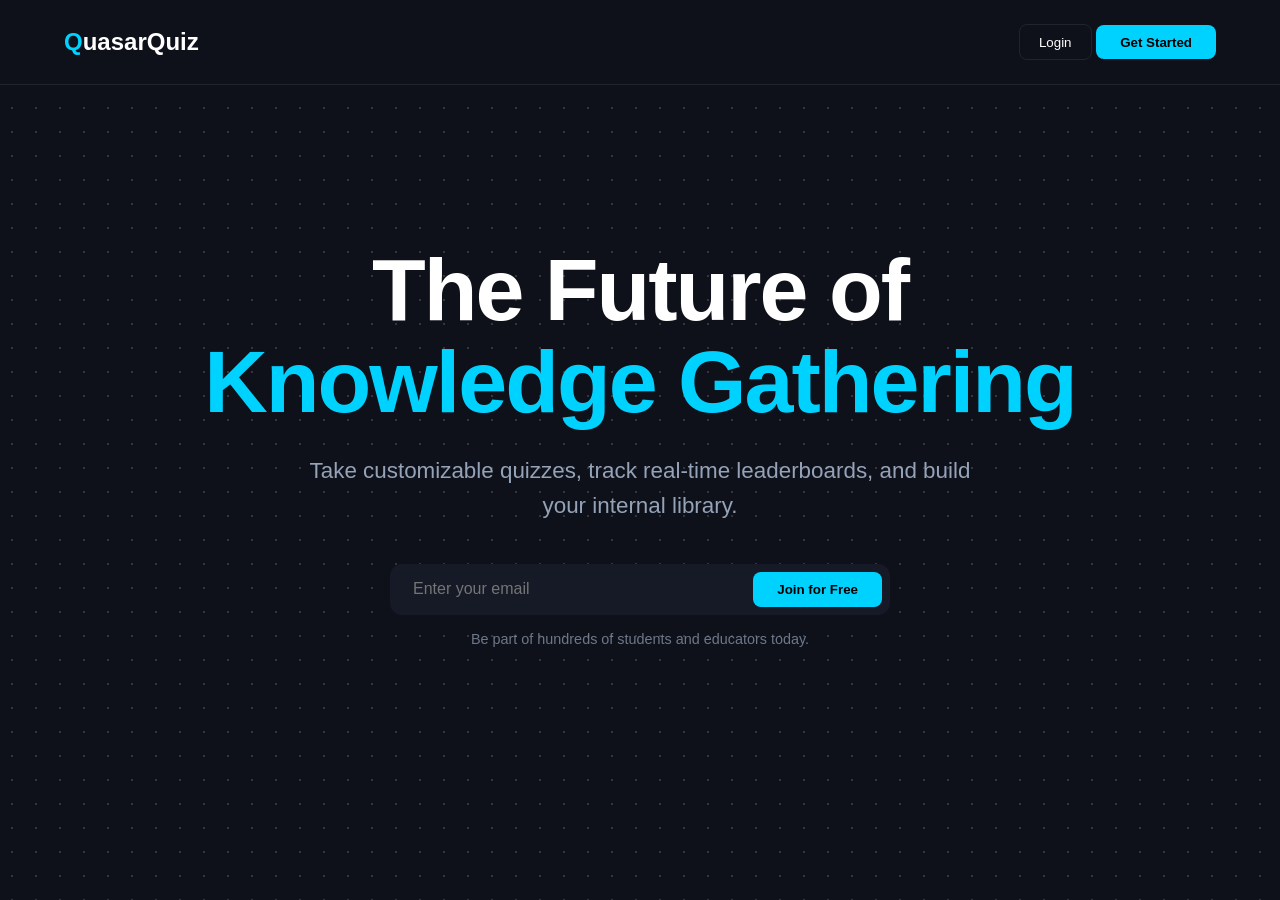
==== QuasarQuiz/index.html @ e4d768d7 "Rename landingpage.html to index.html" ====
<!DOCTYPE html>
<html lang="en">
<head>
    <meta charset="UTF-8">
    <meta name="viewport" content="width=device-width, initial-scale=1.0">
    <link rel="stylesheet" href="landingpage.css">
    <title>QuatarQuiz</title>
</head>
<body>
    <nav class="navbar">
        <div class="navcontainer">
            <div class="logo"><span>Q</span>uasarQuiz</div>
            <div class="navmenu">
                <a href="loginpage.html#login"><button class="loginbtn">Login</button></a>
                <a href="loginpage.html#signup"><button class="signupbtn">Get Started</button></a>
            </div>
        </div>
    </nav>
    <main class="hero">
        <div class="hero-text">
            <h1>The Future of <br><span class="coloredtext">Knowledge Gathering</span></h1>
            <p>Take customizable quizzes, track real-time leaderboards, and build your internal library.</p>
        </div>

        <div class="inputside">
            <input type="email" name="email" id="email" class="placeholder" placeholder="Enter your email">
            <a href="loginpage.html#signup"><button class="signupbtn">Join for Free</button></a>
        </div>

        <p class="subtext">Be part of hundreds of students and educators today.</p>
    </main>
</body>
</html>
---- QuasarQuiz/landingpage.css ----
:root {
    --bg: #0f111a;
    --blue-main: #00d2ff;
    --text-main: #ffffff;
    --text-dim: #94a3b8;
    --border-main: #ffffff14;
    --shadow-main: #00d2ff4d;
}

* {
    padding: 0;
    margin: 0;
    box-sizing: border-box;
    text-decoration: none;
    list-style: none;
}

body {
    background-color: var(--bg);
    color: var(--text-main);
    font-family: 'Inter', sans-serif;
    overflow-x: hidden;    
    background-image: radial-gradient(rgba(255, 255, 255, 0.15) 1px, transparent 1px);
    background-size: 24px 24px;
}

.navbar {
    padding: 1.5rem 5%;
    border-bottom: 1px solid var(--border-main);
    background-color: var(--bg);
    position: sticky;
    z-index: 1000;
}

.navcontainer {
    display: flex;
    justify-content: space-between;
    align-items: center;
    margin: 0 auto;
    max-width: 1200px;
}

.logo {
    font-size: 1.5rem;
    font-weight: 700;
    transition: 0.3s;
}

.logo:hover {
    transform: translateY(-3px);
}

.logo span {
    background: var(--blue-main);
    color: transparent;
    background-clip: text;
}

.loginbtn {
    background: transparent;
    color: white;
    padding: 0.6rem 1.2rem;
    border: 1px solid var(--border-main);
    border-radius: 8px;
    cursor: pointer;
    font-weight: 500;
    transition: 0.3s;
}

.loginbtn:hover {
    transform: translateY(-3px);
    box-shadow: 0 10px 20px var(--border-main)
}

.signupbtn {
    background: var(--blue-main);
    border: none;
    border-radius: 8px;
    padding: 0.6rem 1.5rem;
    cursor: pointer;
    font-weight: 600;
    transition: 0.3s;
}

.signupbtn:hover {
    transform: translateY(-3px);
    box-shadow: 0 10px 20px var(--shadow-main);
}

.hero {
    display: flex;
    flex-direction: column;
    justify-content: center;
    align-items: center;
    text-align: center;
    min-height: 80vh;
    padding: 0 5%;
    max-width: 1200px;
    margin: 0 auto;
}

.hero-text {
    display: flex;
    flex-direction: column;
    align-items: center;
}

h1 {
    font-size: clamp(3rem, 8vw, 5.5rem);
    line-height: 1.05;
    margin-bottom: 1.5rem;
    font-weight: 800;
    letter-spacing: -2px;
}

.coloredtext {
    background: var(--blue-main);
    -webkit-background-clip: text;
    background-clip: text;
    -webkit-text-fill-color: transparent;
}

.hero-text p {
    color: var(--text-dim);
    font-size: 1.4rem;
    margin-bottom: 2.5rem;
    max-width: 700px;
    line-height: 1.6;
}

.inputside {
    display: flex;
    background: #161926;
    padding: 8px;
    border-radius: 12px;
    border: 1px solid var(--border);
    width: 100%;
    max-width: 500px;
    margin-bottom: 1rem;
}

.inputside input {
    background: transparent;
    border: none;
    color: white !important;
    padding: 0 15px;
    flex-grow: 1;
    outline: none;
    font-size: 1rem;
}

input:-webkit-autofill, input:-webkit-autofill:hover, input:-webkit-autofill:focus, input:-webkit-autofill:active {
    -webkit-text-fill-color: white !important;
    -webkit-box-shadow: 0 0 0px 1000px #161926 inset !important;
    transition: background-color 5000s ease-in-out 0s;
}

.inputside input {
    color: white !important;
}

.subtext {
    color: var(--text-dim);
    font-size: 0.9rem;
    opacity: 0.7;
}
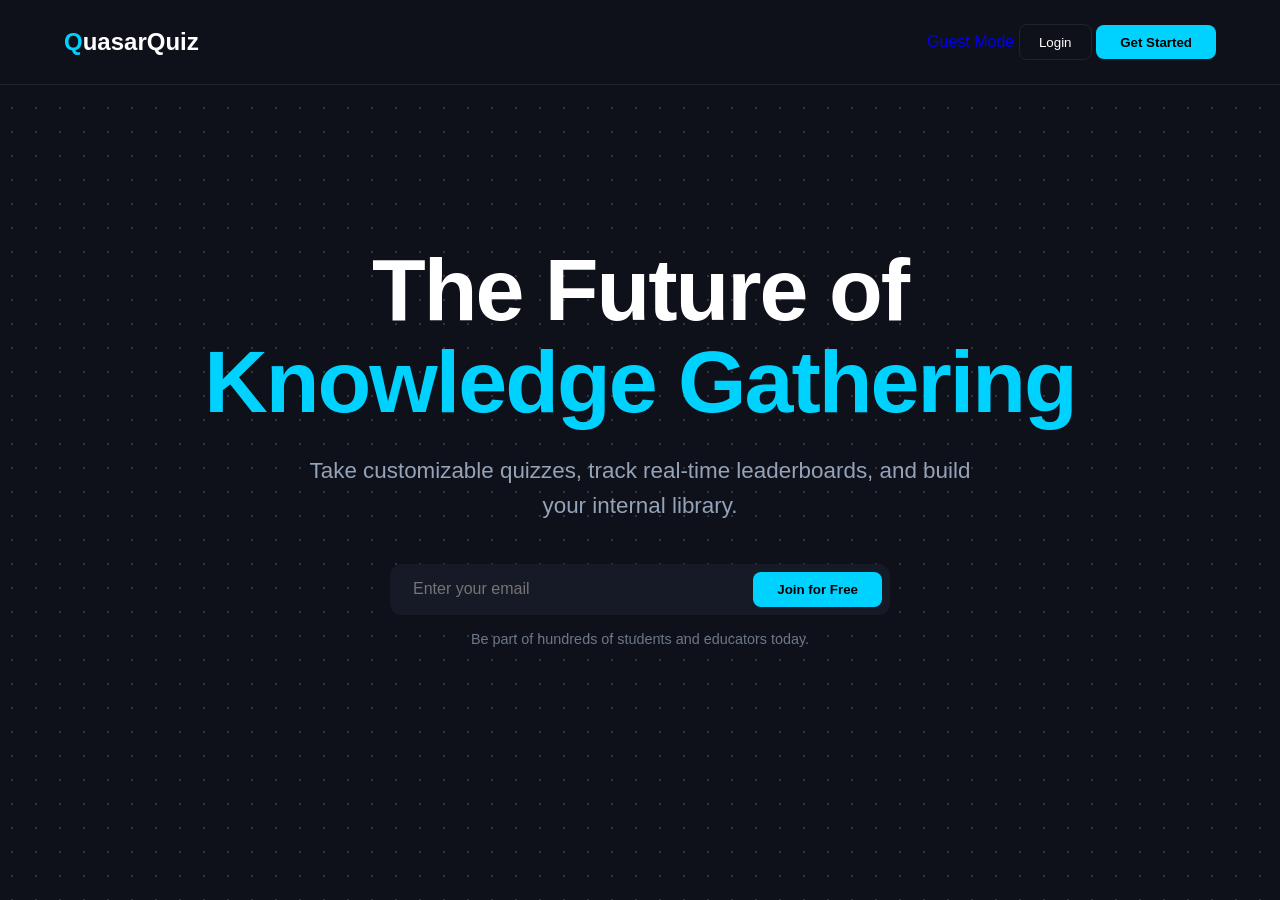
==== commit f3b6fecb: "Add Guest Mode link to navigation" ====
--- a/QuasarQuiz/index.html
+++ b/QuasarQuiz/index.html
@@ -11,6 +11,7 @@
         <div class="navcontainer">
             <div class="logo"><span>Q</span>uasarQuiz</div>
             <div class="navmenu">
+                <a href="dashboard.html" class="guest-link">Guest Mode</a>
                 <a href="loginpage.html#login"><button class="loginbtn">Login</button></a>
                 <a href="loginpage.html#signup"><button class="signupbtn">Get Started</button></a>
             </div>
